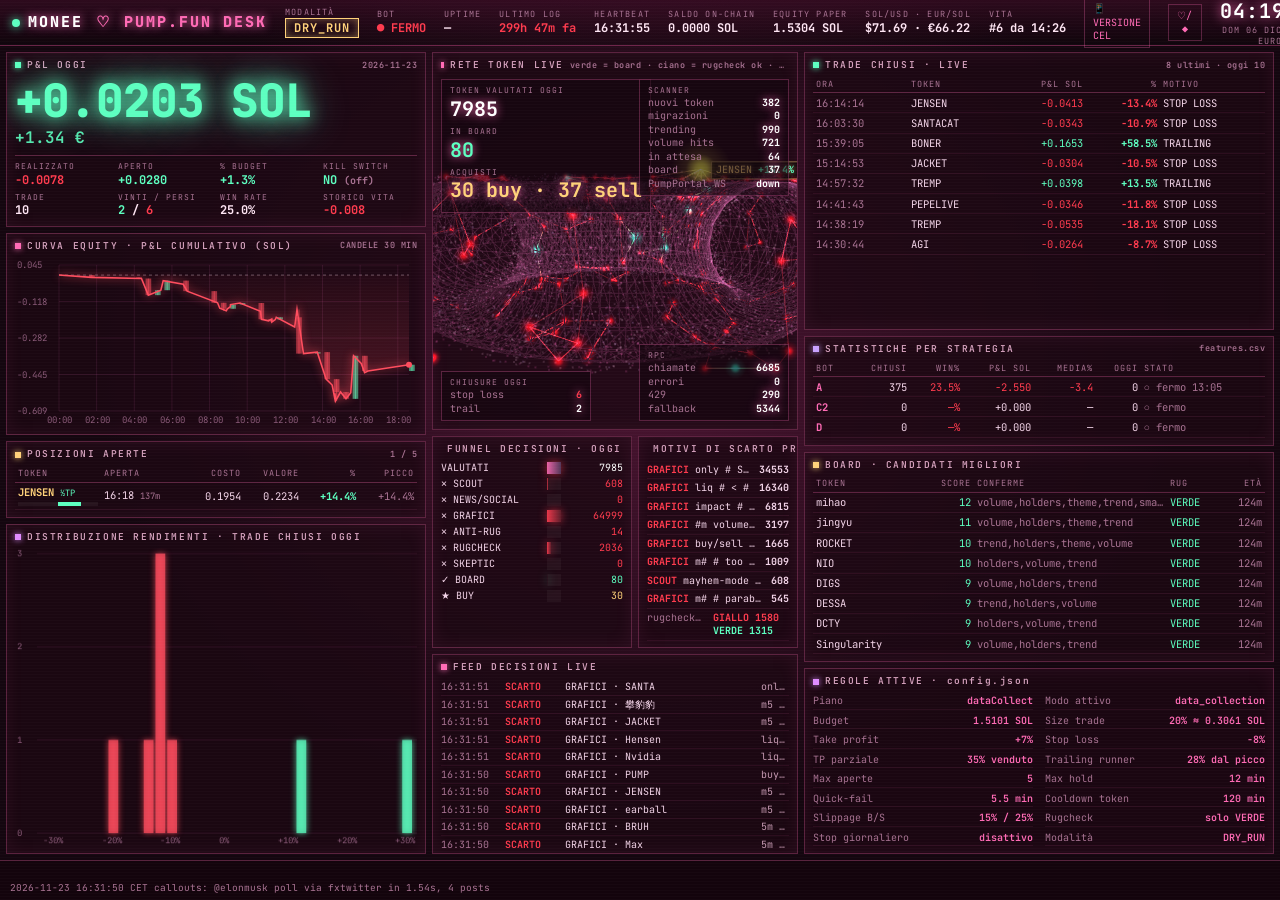
==== index.html @ c0665f00 "feat: monee live dashboard" ====
<!doctype html><html lang="it"><head><meta charset="utf-8"><link rel="icon" href="data:,"><script>(function(){var q=new URLSearchParams(location.search),t=q.get('theme');if(t==='neon'||t==='pink')localStorage.setItem('monee_theme',t);t=localStorage.getItem('monee_theme')||'pink';document.documentElement.dataset.theme=t;})();
window.toggleTheme=function(){localStorage.setItem('monee_theme',document.documentElement.dataset.theme==='neon'?'pink':'neon');var u=new URL(location);u.searchParams.delete('theme');location.replace(u);};</script><meta name="viewport" content="width=device-width,initial-scale=1">
<title>MONEE // PUMP.FUN DESK</title>
<script>
// telefoni → cel.html (salvo scelta manuale ?v=pc)
(function(){var q=location.search;if(q.indexOf('v=pc')>=0){localStorage.setItem('monee_view','pc');}
if(q.indexOf('v=auto')>=0)localStorage.removeItem('monee_view');
var pref=localStorage.getItem('monee_view');
var page=(location.pathname.split('/').pop()||'');
if((page===''||page==='index.html')&&pref!=='pc'&&(/Mobi|Android|iPhone|iPod/i.test(navigator.userAgent)||(screen.width<700&&'ontouchstart' in window)))location.replace('cel.html'+q);})();
</script>
<link rel="stylesheet" href="desk.css"></head><body>
<div id="splash"><div class="sp-in"><div class="sp-logo">MONEE <span class="blossom blossom-slot">✿</span> PUMP.FUN DESK <span class="sparkle">✨</span></div><pre id="sp-log"></pre><div class="sp-bar"><i></i></div></div></div>
<header>
 <div class="brand"><i class="dot"></i>MONEE <span class="heart">♡</span> <span>PUMP.FUN DESK</span></div>
 <div class="hb"><label>MODALITÀ</label><b id="mode" class="badge">—</b></div>
 <div class="hb"><label>BOT</label><b id="alive">—</b></div>
 <div class="hb"><label>UPTIME</label><b id="uptime">—</b></div>
 <div class="hb"><label>ULTIMO LOG</label><b id="logage">—</b></div>
 <div class="hb"><label>HEARTBEAT</label><b id="hbeat">—</b></div>
 <div class="hb"><label>SALDO ON-CHAIN</label><b id="bal">—</b></div>
 <div class="hb"><label>EQUITY PAPER</label><b id="equity">—</b></div>
 <div class="hb"><label>SOL/USD · EUR/SOL</label><b id="fx">—</b></div>
 <div class="hb"><label>VITA</label><b id="life">—</b></div>
 <a class="switch" href="cel.html">📱 VERSIONE CEL</a><button class="thbtn" onclick="toggleTheme()" title="cambia tema">♡/◆</button>
 <div class="clock"><b id="clock">--:--:--</b><small id="date">EUROPE/ROME</small></div>
</header>
<main>
 <section class="col left">
  <div class="panel pnl"><h3><i class="g"></i>P&L OGGI <em id="pnl-date"></em></h3>
   <div class="big" id="pnl-sol">—</div><div class="eur" id="pnl-eur">—</div>
   <div class="kv4">
    <div><label>REALIZZATO</label><b id="real">—</b></div><div><label>APERTO</label><b id="unreal">—</b></div>
    <div><label>% BUDGET</label><b id="pctb">—</b></div><div><label>KILL SWITCH</label><b id="kill">—</b></div>
    <div><label>TRADE</label><b id="ntr">—</b></div><div><label>VINTI / PERSI</label><b id="wl">—</b></div>
    <div><label>WIN RATE</label><b id="wr">—</b></div><div><label>STORICO VITA</label><b id="allt">—</b></div>
   </div></div>
  <div class="panel"><h3><i class="c"></i>CURVA EQUITY · P&L CUMULATIVO (SOL) <em>CANDELE 30 MIN</em></h3><canvas id="eq"></canvas></div>
  <div class="panel"><h3><i class="y"></i>POSIZIONI APERTE <em id="npos"></em></h3>
   <table class="t"><thead><tr><th>TOKEN</th><th>APERTA</th><th class="r">COSTO</th><th class="r">VALORE</th><th class="r">%</th><th class="r">PICCO</th></tr></thead><tbody id="pos"></tbody></table></div>
  <div class="panel histp"><h3><i class="m"></i>DISTRIBUZIONE RENDIMENTI · TRADE CHIUSI OGGI</h3><canvas id="hist"></canvas></div>
 </section>
 <section class="col center">
  <div class="panel globe"><h3><i class="c"></i>RETE TOKEN LIVE <em>verde = board · ciano = rugcheck ok · rosso = scartato · giallo = posizione aperta</em></h3>
   <div id="torus"></div>
   <div class="ov tl"><label>TOKEN VALUTATI OGGI</label><b id="o-eval">—</b><label>IN BOARD</label><b id="o-board" class="up">—</b><label>ACQUISTI</label><b id="o-buy" class="yel">—</b></div>
   <div class="ov tr"><label>SCANNER</label><div id="scan"></div></div>
   <div class="ov bl"><label>CHIUSURE OGGI</label><div id="reasons"></div></div>
   <div class="ov br"><label>RPC</label><div id="rpc"></div></div>
  </div>
  <div class="row2">
   <div class="panel"><h3><i class="r"></i>FUNNEL DECISIONI · OGGI <em id="fun-tot"></em></h3><div id="funnel"></div></div>
   <div class="panel"><h3><i class="r"></i>MOTIVI DI SCARTO PRINCIPALI</h3><div id="topreasons"></div></div>
  </div>
  <div class="panel feedp"><h3><i class="c"></i>FEED DECISIONI LIVE</h3><div class="feed" id="dec"></div></div>
 </section>
 <section class="col right">
  <div class="panel grow"><h3><i class="g"></i>TRADE CHIUSI · LIVE <em id="ntrades"></em></h3>
   <table class="t"><thead><tr><th>ORA</th><th>TOKEN</th><th class="r">P&L SOL</th><th class="r">%</th><th>MOTIVO</th></tr></thead><tbody id="trades"></tbody></table></div>
  <div class="panel"><h3><i class="b"></i>STATISTICHE PER STRATEGIA <em>features.csv</em></h3>
   <table class="t"><thead><tr><th>BOT</th><th class="r">CHIUSI</th><th class="r">WIN%</th><th class="r">P&L SOL</th><th class="r">MEDIA%</th><th class="r">OGGI</th><th>STATO</th></tr></thead><tbody id="strat"></tbody></table></div>
  <div class="panel"><h3><i class="y"></i>BOARD · CANDIDATI MIGLIORI</h3>
   <table class="t"><thead><tr><th>TOKEN</th><th class="r">SCORE</th><th>CONFERME</th><th>RUG</th><th class="r">ETÀ</th></tr></thead><tbody id="board"></tbody></table></div>
  <div class="panel"><h3><i class="m"></i>REGOLE ATTIVE · config.json</h3><div class="rules" id="rules"></div></div>
 </section>
</main>
<footer><div class="tape"><div id="tape"></div></div><div class="logline" id="logline"></div></footer>
<script type="module" src="desk.js"></script>
</body></html>
---- desk.css ----
@import url('https://fonts.googleapis.com/css2?family=JetBrains+Mono:wght@400;600;800&display=swap');
:root{
  --bg:#14060f;--glow:#4e1533;--pn:rgba(28,8,18,.84);--bd:rgba(255,105,180,.28);--tx:#f3d4e8;--mut:#a87292;
  --g:#5dffc0;--r:#ff3b4e;--c:#ff6bb5;--b:#c9a2ff;--y:#ffd27a;--m:#e08cff;
  --ink:#ffe6f4;--h3:#d4a0bc;--row:rgba(255,105,180,.08);--flash:rgba(255,107,181,.35);
  --ov:rgba(20,6,15,.58);--foot:rgba(20,4,12,.78);--head:linear-gradient(180deg,rgba(80,16,48,.42),rgba(0,0,0,.22));
  --fnin:linear-gradient(90deg,rgba(255,107,181,.9),rgba(201,162,255,.25));--feedmut:#c498b0;
  --bartrack:rgba(255,107,181,.16);--hover:rgba(255,107,181,.12);--splash:#10040a;
}
[data-theme="neon"]{
  --bg:#020509;--glow:#061a33;--pn:rgba(6,14,24,.82);--bd:rgba(0,170,255,.22);--tx:#b8d4e8;--mut:#4d6a80;
  --g:#00ff9c;--r:#ff2d55;--c:#18e0ff;--b:#2f7bff;--y:#ffd23f;--m:#c45bff;
  --ink:#e6f4ff;--h3:#8fb7d3;--row:rgba(0,170,255,.06);--flash:rgba(24,224,255,.35);
  --ov:rgba(2,8,16,.55);--foot:rgba(0,10,20,.7);--head:linear-gradient(180deg,rgba(0,40,80,.35),rgba(0,0,0,.2));
  --fnin:linear-gradient(90deg,rgba(24,224,255,.9),rgba(24,224,255,.2));--feedmut:#86a2b8;
  --bartrack:rgba(24,224,255,.15);--hover:rgba(24,224,255,.1);--splash:#000;
}
*{box-sizing:border-box;margin:0;padding:0}
html,body{height:100%;background:var(--bg);color:var(--tx);font:11px/1.35 "JetBrains Mono",ui-monospace,Consolas,monospace;overflow:hidden}
body{background:radial-gradient(ellipse at 50% 40%,var(--glow) 0%,var(--bg) 60%) fixed}
body:after{content:"";position:fixed;inset:0;pointer-events:none;background:repeating-linear-gradient(0deg,rgba(255,255,255,.018) 0 1px,transparent 1px 3px);z-index:50}
.c{color:var(--c)!important}.up{color:var(--g)!important}.dn{color:var(--r)!important}.flat{color:var(--tx)}.yel{color:var(--y)!important}.mut{color:var(--mut)}
header{height:46px;display:flex;align-items:center;gap:18px;padding:0 12px;border-bottom:1px solid var(--bd);background:var(--head)}
.brand{font-weight:800;font-size:15px;letter-spacing:2px;color:#fff;text-shadow:0 0 10px var(--c);white-space:nowrap}.brand span{color:var(--c)}
.brand .heart{color:var(--c);margin:0 2px;text-shadow:0 0 10px var(--c)}
.dot{display:inline-block;width:8px;height:8px;border-radius:50%;background:var(--g);box-shadow:0 0 10px var(--g);margin-right:8px;animation:bl 1.2s infinite}
@keyframes bl{50%{opacity:.25}}
.hb{display:flex;flex-direction:column;white-space:nowrap}.hb label{font-size:8.5px;color:var(--mut);letter-spacing:1.2px}.hb b{font-size:12px;color:var(--ink)}
.hb.wide b{font-size:10.5px;color:var(--c)}
.badge{padding:1px 8px;border:1px solid var(--y);color:var(--y)!important;box-shadow:0 0 8px color-mix(in srgb,var(--y) 40%,transparent) inset;letter-spacing:1px}
.badge.live{border-color:var(--r);color:var(--r)!important;box-shadow:0 0 12px color-mix(in srgb,var(--r) 60%,transparent) inset;animation:bl 1s infinite}
.switch{margin-left:auto;color:var(--c);text-decoration:none;border:1px solid var(--bd);padding:4px 8px;font-size:10px}.switch:hover{background:var(--hover)}
.thbtn{background:none;border:1px solid var(--bd);color:var(--c);padding:4px 8px;font:inherit;font-size:10px;cursor:pointer;letter-spacing:.5px}.thbtn:hover{background:var(--hover)}
.clock{text-align:right}.clock b{font-size:20px;color:#fff;text-shadow:0 0 12px var(--c);letter-spacing:1px}.clock small{display:block;font-size:8.5px;color:var(--mut);letter-spacing:1px}
main{height:calc(100vh - 46px - 40px);display:grid;grid-template-columns:420px 1fr 470px;gap:6px;padding:6px}
.col{display:flex;flex-direction:column;gap:6px;min-height:0}
.panel{position:relative;background:var(--pn);border:1px solid var(--bd);padding:6px 8px 7px;min-height:0;overflow:hidden;box-shadow:0 0 18px color-mix(in srgb,var(--c) 8%,transparent) inset}
.panel:before,.panel:after{content:"";position:absolute;width:7px;height:7px;border:1px solid var(--c);opacity:.7}
.panel:before{top:-1px;left:-1px;border-right:0;border-bottom:0}.panel:after{bottom:-1px;right:-1px;border-left:0;border-top:0}
.grow{flex:1}
h3{font-size:9.5px;font-weight:600;letter-spacing:1.6px;color:var(--h3);margin-bottom:5px;display:flex;align-items:center;gap:6px;white-space:nowrap}
h3 em{margin-left:auto;font-style:normal;color:var(--mut);font-size:8.5px;letter-spacing:.5px;overflow:hidden;text-overflow:ellipsis}
h3 i{width:6px;height:6px;display:inline-block}h3 i.g{background:var(--g);box-shadow:0 0 6px var(--g)}h3 i.r{background:var(--r);box-shadow:0 0 6px var(--r)}h3 i.c{background:var(--c);box-shadow:0 0 6px var(--c)}h3 i.y{background:var(--y);box-shadow:0 0 6px var(--y)}h3 i.b{background:var(--b);box-shadow:0 0 6px var(--b)}h3 i.m{background:var(--m);box-shadow:0 0 6px var(--m)}
.pnl .big{font-size:46px;font-weight:800;letter-spacing:-1px;line-height:1.05;text-shadow:0 0 18px currentColor,0 0 40px currentColor}
.pnl .eur{font-size:16px;font-weight:600;margin:2px 0 6px;opacity:.9}
.kv4{display:grid;grid-template-columns:repeat(4,1fr);gap:4px 8px;border-top:1px solid var(--bd);padding-top:5px}
.kv4 label,.ov label{display:block;font-size:8px;color:var(--mut);letter-spacing:1px}.kv4 b{font-size:12px;color:var(--ink)}
canvas{width:100%;display:block}#eq{height:170px}#hist{height:100%;min-height:120px}.histp{flex:1;display:flex;flex-direction:column}.histp canvas{flex:1}
.t{width:100%;border-collapse:collapse;font-size:10.5px}.t th{font-size:8.5px;color:var(--mut);font-weight:400;text-align:left;letter-spacing:1px;border-bottom:1px solid var(--bd);padding:2px 3px}
.t td{padding:2.5px 3px;border-bottom:1px solid var(--row);white-space:nowrap;overflow:hidden;text-overflow:ellipsis;max-width:130px}.t .r{text-align:right}
.t tr.new td{animation:flash 1.6s}@keyframes flash{0%{background:var(--flash)}100%{background:transparent}}
.bar{position:relative;height:4px;background:rgba(255,255,255,.05);margin-top:2px}.bar i{position:absolute;top:0;bottom:0}
.globe{flex:1;padding:0}.globe h3{position:absolute;top:6px;left:8px;right:8px;z-index:3}#torus{position:absolute;inset:0}#torus canvas{position:absolute;inset:0}
.labels3d{position:absolute;inset:0;pointer-events:none;z-index:2}.l3{position:absolute;left:0;top:0;font-size:10px;color:var(--y);background:rgba(0,0,0,.55);border:1px solid color-mix(in srgb,var(--y) 50%,transparent);padding:1px 4px;white-space:nowrap;text-shadow:0 0 6px var(--y)}
.ov{position:absolute;z-index:3;background:var(--ov);border:1px solid var(--bd);padding:5px 8px;min-width:150px}
.ov b{display:block;font-size:20px;color:#fff;text-shadow:0 0 10px var(--c);margin-bottom:3px}
.ov.tl{top:26px;left:8px}.ov.tr{top:26px;right:8px}.ov.bl{bottom:8px;left:8px}.ov.br{bottom:8px;right:8px}
.ov .kv{display:flex;justify-content:space-between;gap:14px;font-size:10px}.ov .kv span{color:var(--mut)}
.row2{display:grid;grid-template-columns:1.25fr 1fr;gap:6px;height:212px}
.fn{display:grid;grid-template-columns:100px 1fr 56px;align-items:center;gap:6px;font-size:10px;margin:2.5px 0}
.fn .bx{height:12px;background:rgba(255,255,255,.04);position:relative}.fn .bx i{position:absolute;left:0;top:0;bottom:0;background:linear-gradient(90deg,color-mix(in srgb,var(--r) 90%,transparent),color-mix(in srgb,var(--r) 25%,transparent));box-shadow:0 0 8px color-mix(in srgb,var(--r) 60%,transparent)}
.fn.ok .bx i{background:linear-gradient(90deg,color-mix(in srgb,var(--g) 90%,transparent),color-mix(in srgb,var(--g) 20%,transparent));box-shadow:0 0 8px color-mix(in srgb,var(--g) 60%,transparent)}.fn.in .bx i{background:var(--fnin)}
.fn .n{text-align:right;color:#fff}
.tr2{display:flex;justify-content:space-between;gap:8px;font-size:10px;padding:2px 0;border-bottom:1px solid var(--row)}.tr2 span:first-child{overflow:hidden;text-overflow:ellipsis;white-space:nowrap}
.feedp{height:200px}.feed{font-size:10px;height:calc(100% - 16px);overflow:hidden}
.feed div{display:grid;grid-template-columns:58px 54px 190px 1fr;gap:6px;padding:1.5px 0;border-bottom:1px solid var(--row);white-space:nowrap}
.feed div span{overflow:hidden;text-overflow:ellipsis}.feed div span:last-child{overflow:hidden;text-overflow:ellipsis;color:var(--feedmut)}.feed .tag{font-weight:600}
.rules{display:grid;grid-template-columns:1fr 1fr;gap:3px 12px;font-size:10px}.rules div{display:flex;justify-content:space-between;border-bottom:1px solid var(--row);padding:1px 0}.rules span{color:var(--mut)}.rules b{color:var(--c);font-weight:600}
footer{height:40px;border-top:1px solid var(--bd);display:flex;flex-direction:column;justify-content:center;overflow:hidden;background:var(--foot)}
.tape{white-space:nowrap;overflow:hidden;font-size:11px}#tape{display:inline-block;padding-left:100%;animation:tape 90s linear infinite}#tape span{margin-right:28px}
@keyframes tape{to{transform:translateX(-100%)}}
.logline{font-size:9.5px;color:var(--mut);padding:0 10px;white-space:nowrap;overflow:hidden;text-overflow:ellipsis}
#splash{position:fixed;inset:0;z-index:100;background:var(--splash);display:flex;align-items:center;justify-content:center;transition:opacity .6s}
#splash.off{opacity:0;pointer-events:none}.sp-in{width:560px}.sp-logo{font-size:30px;font-weight:800;color:#fff;letter-spacing:3px;text-shadow:0 0 16px var(--c),0 0 40px var(--b);margin-bottom:18px}.sp-logo span{color:var(--c)}
.sparkle{display:inline-block;animation:tw 1.2s ease-in-out infinite;text-shadow:0 0 10px #fff,0 0 18px var(--y)}
@keyframes tw{50%{opacity:.35;transform:scale(1.15)}}
#sp-log{color:var(--g);font-size:13px;min-height:150px;text-shadow:0 0 6px var(--g)}.sp-bar{height:3px;background:var(--bartrack);margin-top:10px}.sp-bar i{display:block;height:100%;width:0;background:var(--c);box-shadow:0 0 10px var(--c);transition:width .25s}
.err{position:fixed;top:52px;left:50%;transform:translateX(-50%);background:color-mix(in srgb,var(--r) 15%,transparent);border:1px solid var(--r);color:var(--r);padding:4px 12px;z-index:60;display:none}

[data-theme="neon"] .heart{font-size:0}
[data-theme="neon"] .heart::before{content:"//";font-size:15px;letter-spacing:2px}
[data-theme="neon"] .sparkle,[data-theme="neon"] .blossom{display:none}
[data-theme="neon"] .blossom-slot::before{content:"//";color:var(--c)}
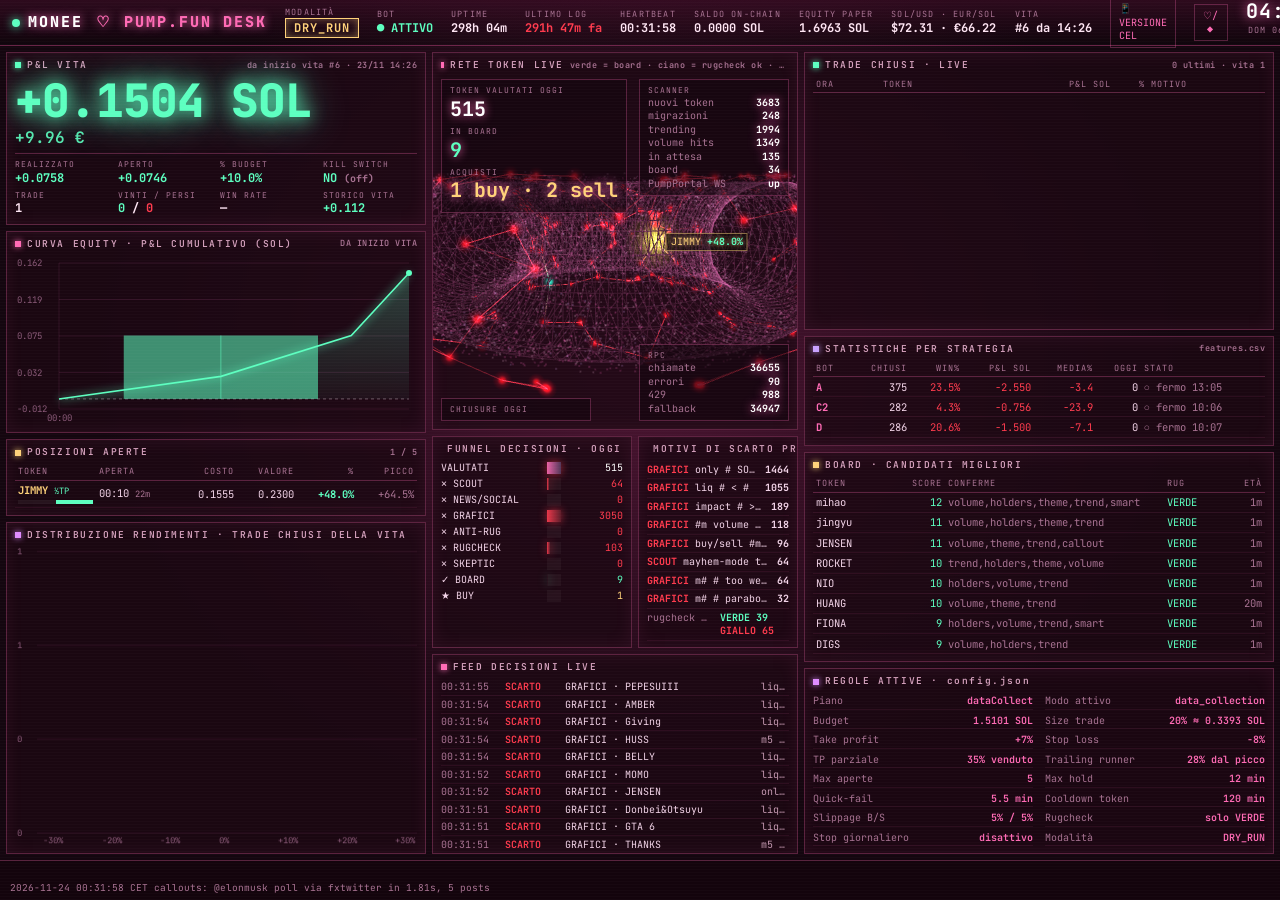
==== commit 1c6af897: "feat: show life P&L in the headline The PC and phone pages now headline P&L for the current life, wi" ====
--- a/index.html
+++ b/index.html
@@ -27,18 +27,19 @@
 </header>
 <main>
  <section class="col left">
-  <div class="panel pnl"><h3><i class="g"></i>P&L OGGI <em id="pnl-date"></em></h3>
+  <div class="panel pnl"><h3><i class="g"></i>P&L VITA <em id="pnl-date"></em></h3>
    <div class="big" id="pnl-sol">—</div><div class="eur" id="pnl-eur">—</div>
+   <div class="today-pnl" id="pnl-today"></div>
    <div class="kv4">
     <div><label>REALIZZATO</label><b id="real">—</b></div><div><label>APERTO</label><b id="unreal">—</b></div>
     <div><label>% BUDGET</label><b id="pctb">—</b></div><div><label>KILL SWITCH</label><b id="kill">—</b></div>
     <div><label>TRADE</label><b id="ntr">—</b></div><div><label>VINTI / PERSI</label><b id="wl">—</b></div>
     <div><label>WIN RATE</label><b id="wr">—</b></div><div><label>STORICO VITA</label><b id="allt">—</b></div>
    </div></div>
-  <div class="panel"><h3><i class="c"></i>CURVA EQUITY · P&L CUMULATIVO (SOL) <em>CANDELE 30 MIN</em></h3><canvas id="eq"></canvas></div>
+  <div class="panel"><h3><i class="c"></i>CURVA EQUITY · P&L CUMULATIVO (SOL) <em>DA INIZIO VITA</em></h3><canvas id="eq"></canvas></div>
   <div class="panel"><h3><i class="y"></i>POSIZIONI APERTE <em id="npos"></em></h3>
    <table class="t"><thead><tr><th>TOKEN</th><th>APERTA</th><th class="r">COSTO</th><th class="r">VALORE</th><th class="r">%</th><th class="r">PICCO</th></tr></thead><tbody id="pos"></tbody></table></div>
-  <div class="panel histp"><h3><i class="m"></i>DISTRIBUZIONE RENDIMENTI · TRADE CHIUSI OGGI</h3><canvas id="hist"></canvas></div>
+  <div class="panel histp"><h3><i class="m"></i>DISTRIBUZIONE RENDIMENTI · TRADE CHIUSI DELLA VITA</h3><canvas id="hist"></canvas></div>
  </section>
  <section class="col center">
   <div class="panel globe"><h3><i class="c"></i>RETE TOKEN LIVE <em>verde = board · ciano = rugcheck ok · rosso = scartato · giallo = posizione aperta</em></h3>
--- a/desk.css
+++ b/desk.css
@@ -43,6 +43,8 @@
 h3 i{width:6px;height:6px;display:inline-block}h3 i.g{background:var(--g);box-shadow:0 0 6px var(--g)}h3 i.r{background:var(--r);box-shadow:0 0 6px var(--r)}h3 i.c{background:var(--c);box-shadow:0 0 6px var(--c)}h3 i.y{background:var(--y);box-shadow:0 0 6px var(--y)}h3 i.b{background:var(--b);box-shadow:0 0 6px var(--b)}h3 i.m{background:var(--m);box-shadow:0 0 6px var(--m)}
 .pnl .big{font-size:46px;font-weight:800;letter-spacing:-1px;line-height:1.05;text-shadow:0 0 18px currentColor,0 0 40px currentColor}
 .pnl .eur{font-size:16px;font-weight:600;margin:2px 0 6px;opacity:.9}
+.pnl .today-pnl{font-size:11px;color:var(--mut);margin:-2px 0 6px;letter-spacing:.2px}
+.pnl .today-pnl b{font-weight:700}
 .kv4{display:grid;grid-template-columns:repeat(4,1fr);gap:4px 8px;border-top:1px solid var(--bd);padding-top:5px}
 .kv4 label,.ov label{display:block;font-size:8px;color:var(--mut);letter-spacing:1px}.kv4 b{font-size:12px;color:var(--ink)}
 canvas{width:100%;display:block}#eq{height:170px}#hist{height:100%;min-height:120px}.histp{flex:1;display:flex;flex-direction:column}.histp canvas{flex:1}
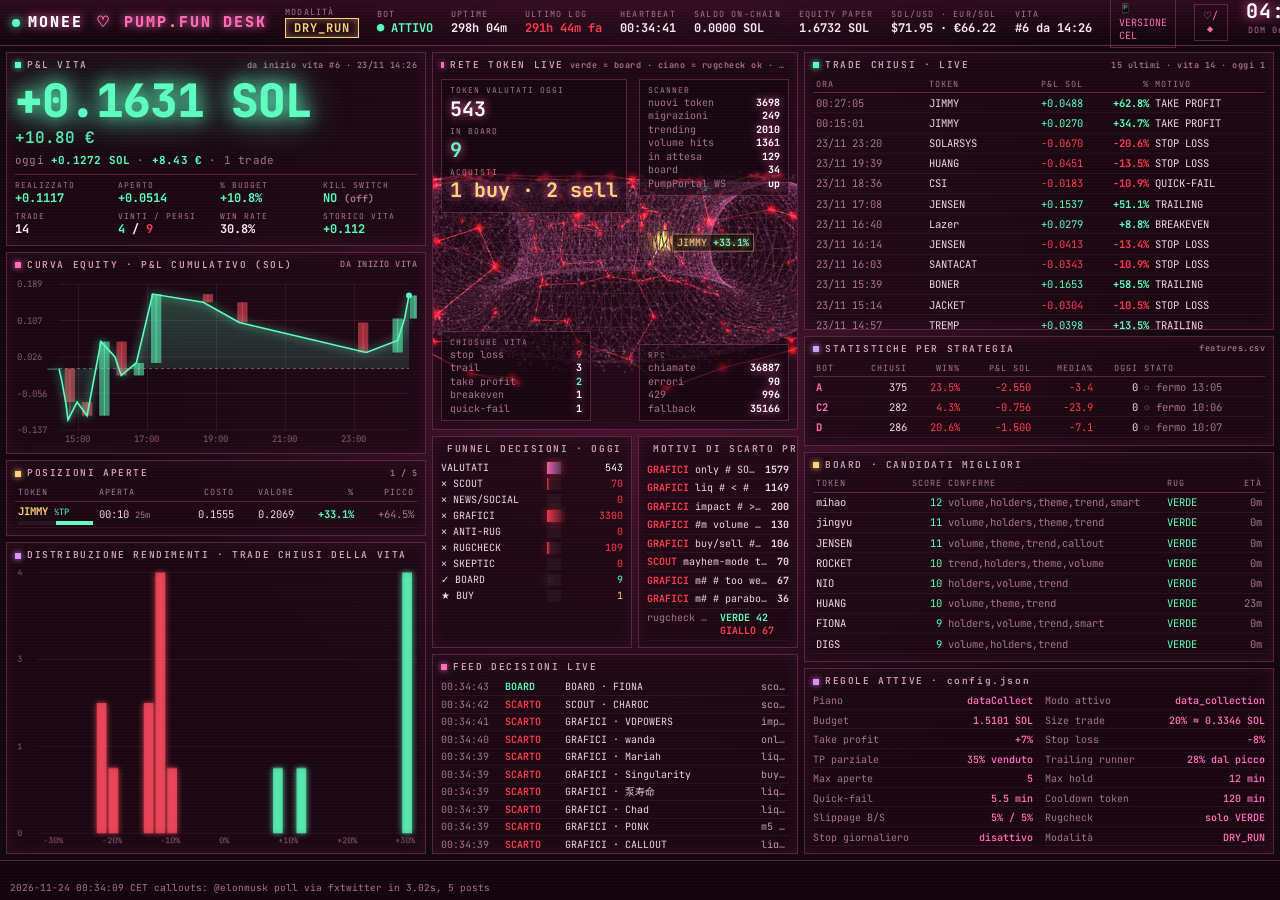
==== commit 7e7df0e9: "fix: label close-reasons overlay as life, not today" ====
--- a/index.html
+++ b/index.html
@@ -46,7 +46,7 @@
    <div id="torus"></div>
    <div class="ov tl"><label>TOKEN VALUTATI OGGI</label><b id="o-eval">—</b><label>IN BOARD</label><b id="o-board" class="up">—</b><label>ACQUISTI</label><b id="o-buy" class="yel">—</b></div>
    <div class="ov tr"><label>SCANNER</label><div id="scan"></div></div>
-   <div class="ov bl"><label>CHIUSURE OGGI</label><div id="reasons"></div></div>
+   <div class="ov bl"><label>CHIUSURE VITA</label><div id="reasons"></div></div>
    <div class="ov br"><label>RPC</label><div id="rpc"></div></div>
   </div>
   <div class="row2">
